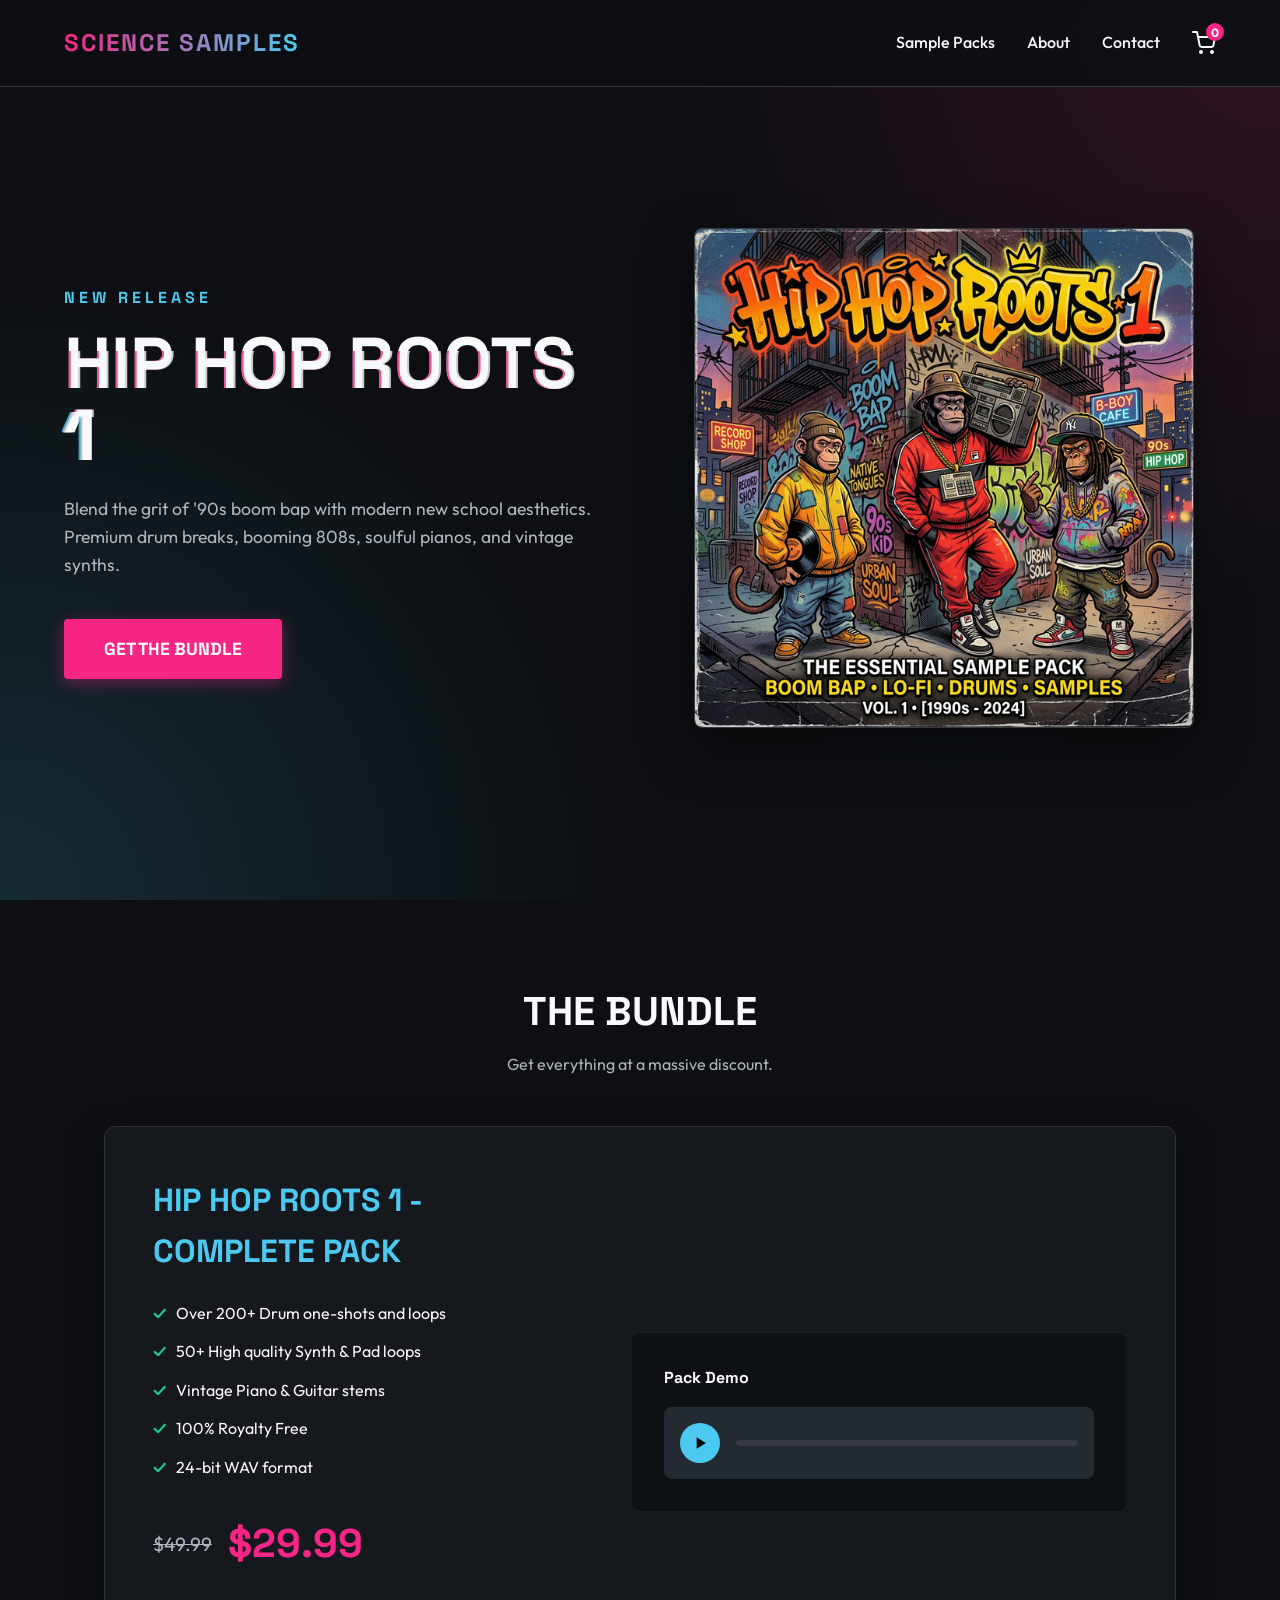
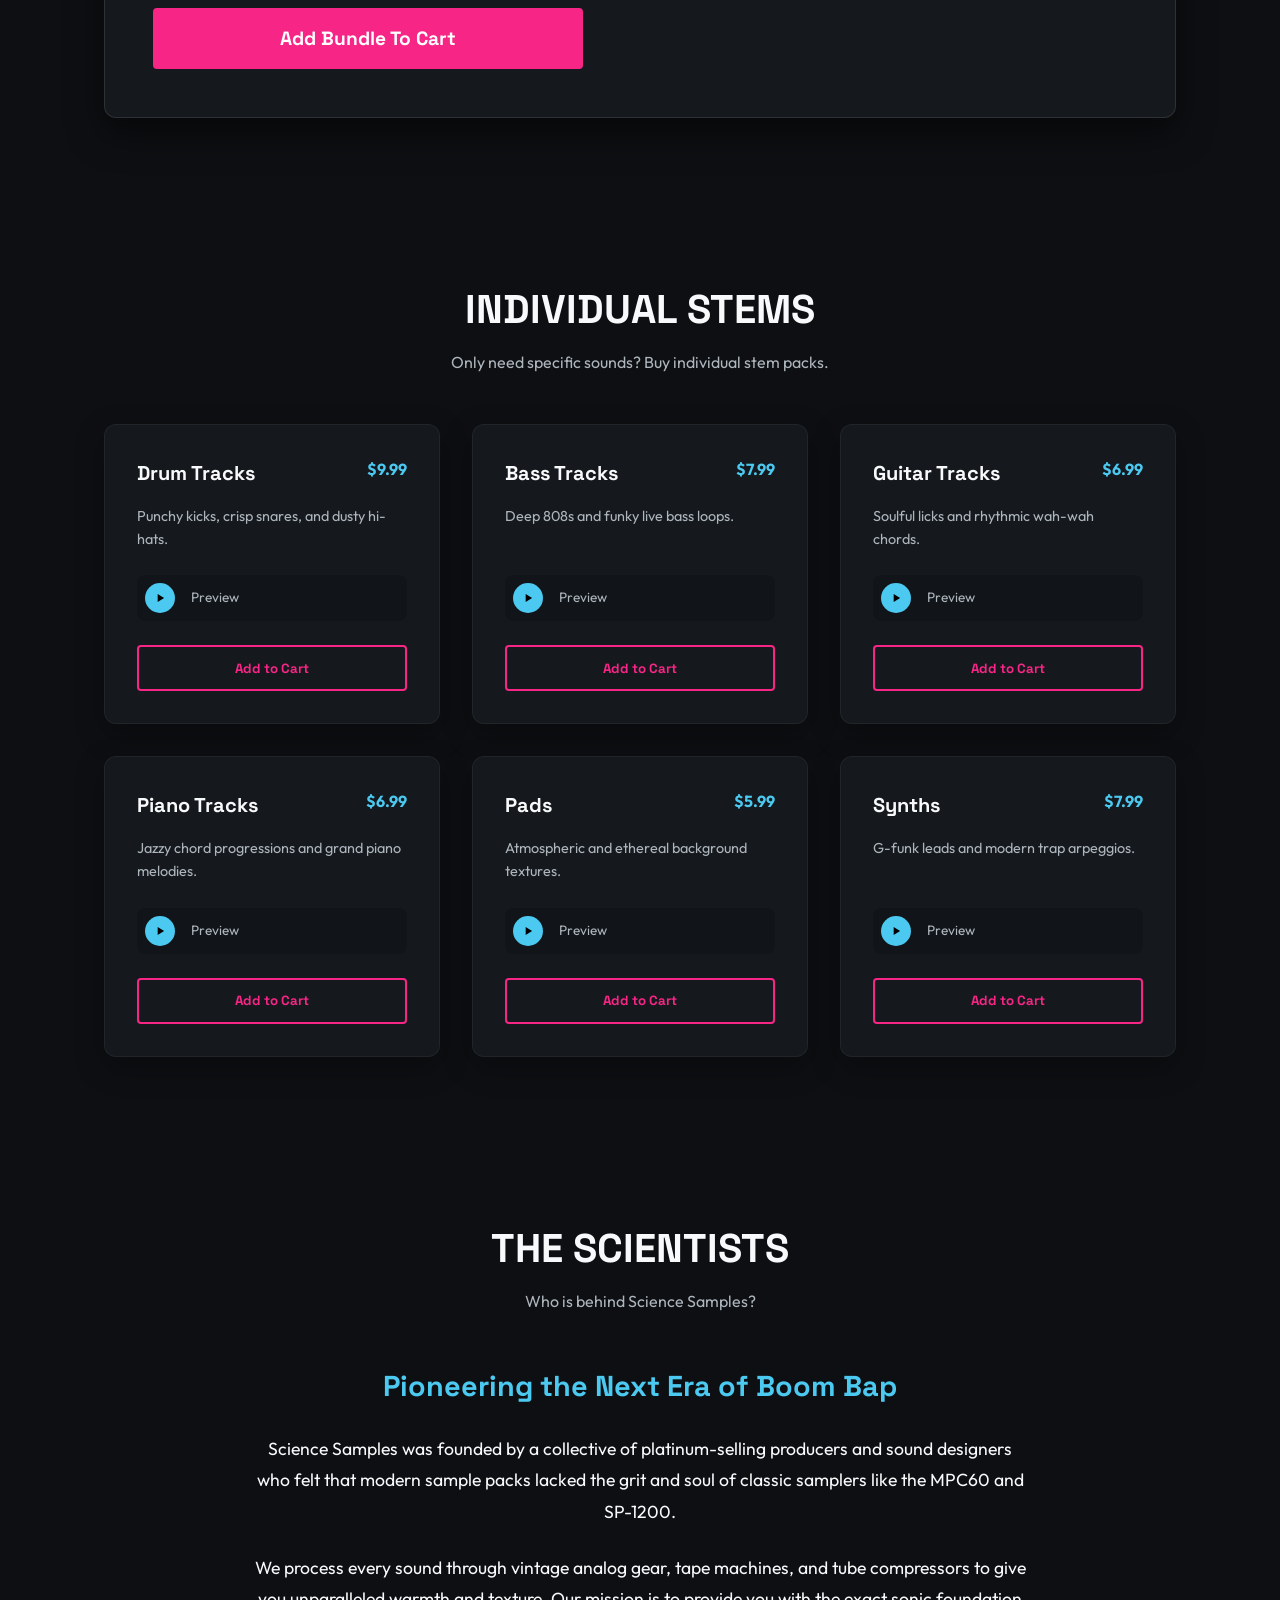
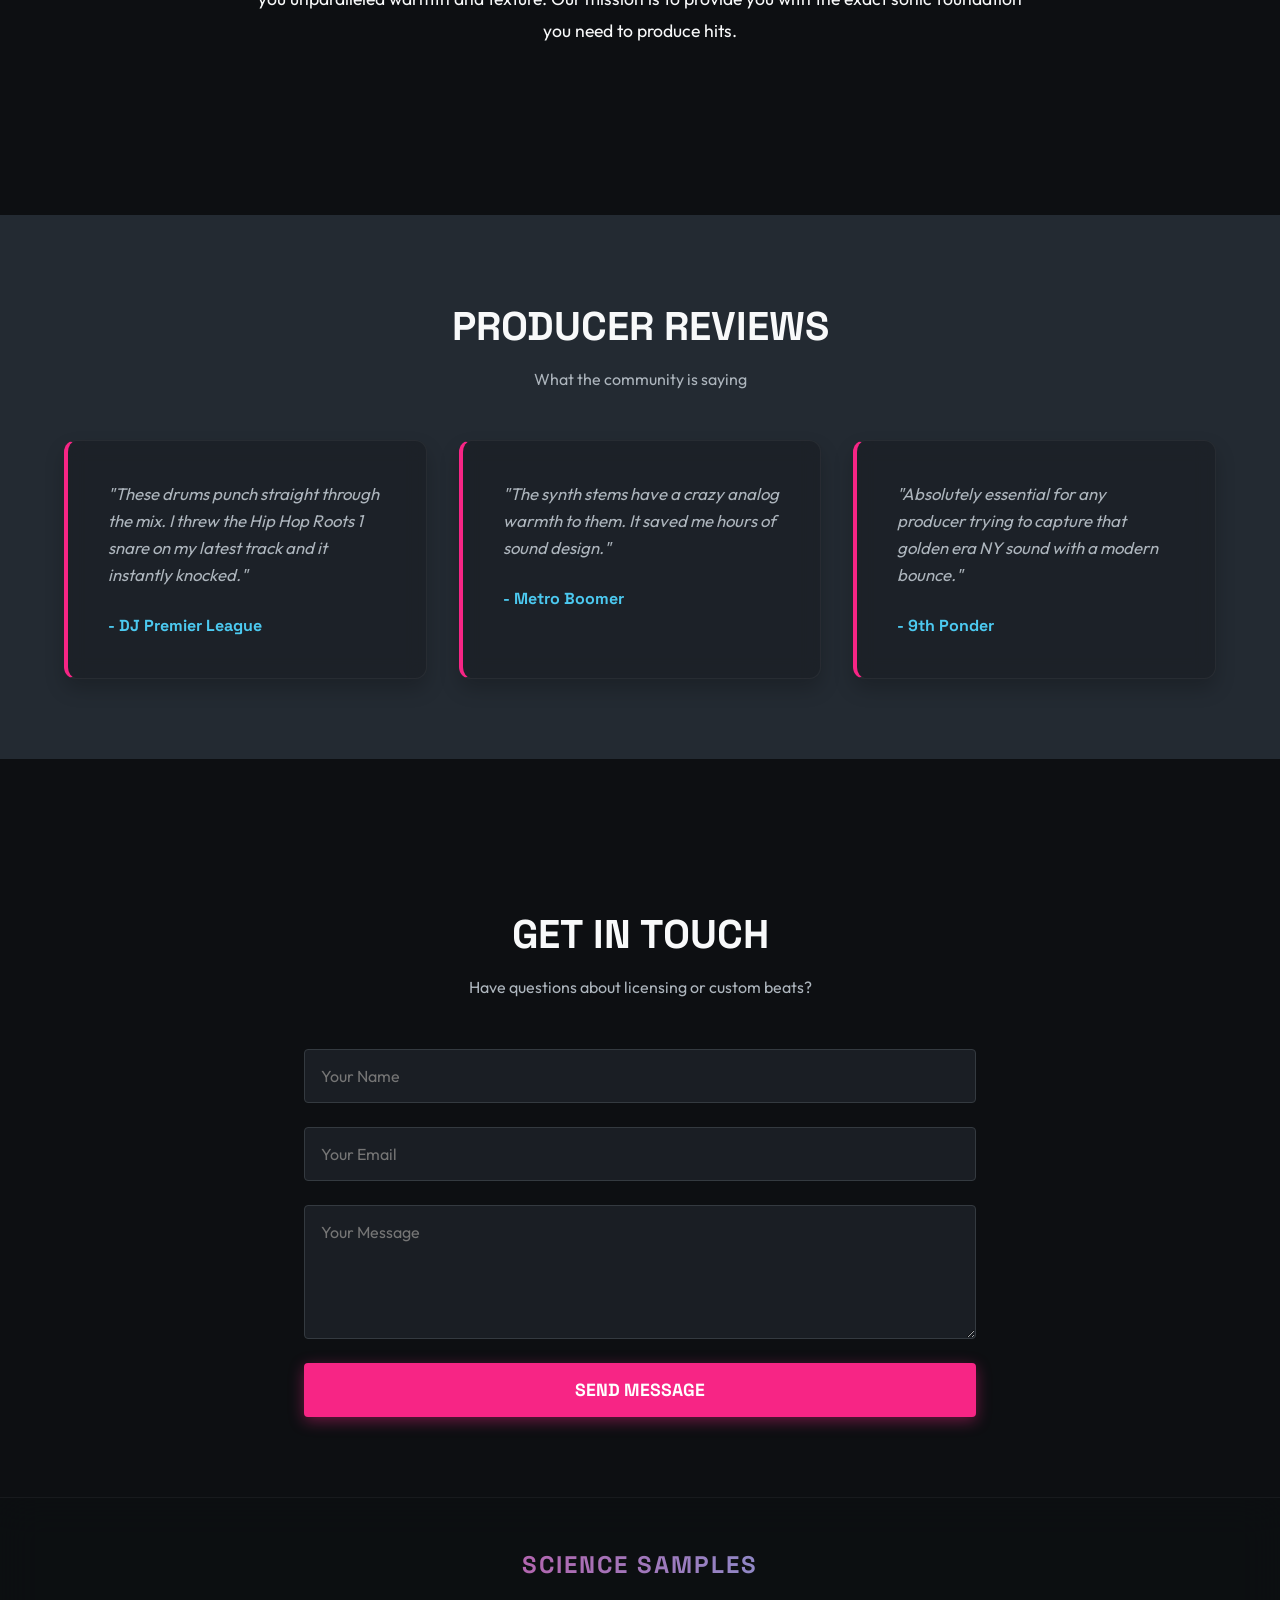
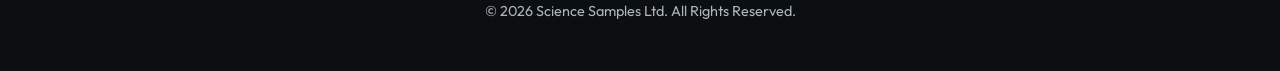
==== index.html @ b1731f4f "Initial commit: SCIENCE SAMPLES website" ====
<!DOCTYPE html>
<html lang="en">
<head>
    <meta charset="UTF-8">
    <meta name="viewport" content="width=device-width, initial-scale=1.0">
    <title>Science Samples - Hip Hop Roots 1</title>
    <meta name="description" content="Premium old school and new school hip hop sample packs. Get Hip Hop Roots 1 bundle or individual tracks.">
    <!-- Google Fonts -->
    <link rel="preconnect" href="https://fonts.googleapis.com">
    <link rel="preconnect" href="https://fonts.gstatic.com" crossorigin>
    <link href="https://fonts.googleapis.com/css2?family=Outfit:wght@300;400;600;800&family=Space+Grotesk:wght@400;700&display=swap" rel="stylesheet">
    <link rel="stylesheet" href="style.css">
</head>
<body>
    <div id="toast-container"></div>
    
    <header>
        <div class="logo">SCIENCE SAMPLES</div>
        <nav>
            <a href="#packs">Sample Packs</a>
            <a href="#about">About</a>
            <a href="#contact">Contact</a>
            <div class="cart-icon" id="cart-btn">
                <svg width="24" height="24" viewBox="0 0 24 24" fill="none" stroke="currentColor" stroke-width="2" stroke-linecap="round" stroke-linejoin="round">
                    <circle cx="9" cy="21" r="1"></circle>
                    <circle cx="20" cy="21" r="1"></circle>
                    <path d="M1 1h4l2.68 13.39a2 2 0 0 0 2 1.61h9.72a2 2 0 0 0 2-1.61L23 6H6"></path>
                </svg>
                <span id="cart-count">0</span>
            </div>
        </nav>
    </header>

    <main>
        <section class="hero">
            <div class="hero-content">
                <h1>NEW RELEASE</h1>
                <h2 class="glitch" data-text="HIP HOP ROOTS 1">HIP HOP ROOTS 1</h2>
                <p>Blend the grit of '90s boom bap with modern new school aesthetics. Premium drum breaks, booming 808s, soulful pianos, and vintage synths.</p>
                <a href="#bundle" class="cta-button primary">Get The Bundle</a>
            </div>
            <div class="hero-visual">
                <div class="cover-art-container">
                    <img src="assets/cover.png" alt="Hip Hop Roots 1 Album Cover" class="cover-art">
                    <div class="glow"></div>
                </div>
            </div>
        </section>

        <section id="bundle" class="bundle-section">
            <div class="section-header">
                <h2>THE BUNDLE</h2>
                <p>Get everything at a massive discount.</p>
            </div>
            
            <div class="bundle-card">
                <div class="bundle-info">
                    <h3>HIP HOP ROOTS 1 - COMPLETE PACK</h3>
                    <ul class="features">
                        <li>Over 200+ Drum one-shots and loops</li>
                        <li>50+ High quality Synth & Pad loops</li>
                        <li>Vintage Piano & Guitar stems</li>
                        <li>100% Royalty Free</li>
                        <li>24-bit WAV format</li>
                    </ul>
                    <div class="bundle-price">
                        <span class="original-price">$49.99</span>
                        <span class="current-price">$29.99</span>
                    </div>
                    <button class="add-to-cart-btn bundle-buy" data-id="bundle-1" data-name="Hip Hop Roots 1 - Complete Pack" data-price="29.99">
                        Add Bundle To Cart
                    </button>
                </div>
                <!-- Audio player for bundle demo -->
                <div class="bundle-demo">
                    <h4>Pack Demo</h4>
                    <div class="audio-player">
                        <button class="play-btn" data-src="assets/samples/drums.wav">
                            <svg viewBox="0 0 24 24" fill="currentColor"><path d="M8 5v14l11-7z"/></svg>
                        </button>
                        <div class="waveform">
                            <div class="progress"></div>
                        </div>
                    </div>
                </div>
            </div>
        </section>

        <section id="packs" class="stems-section">
            <div class="section-header">
                <h2>INDIVIDUAL STEMS</h2>
                <p>Only need specific sounds? Buy individual stem packs.</p>
            </div>
            
            <div class="stems-grid">
                <!-- Drum Tracks -->
                <div class="stem-card">
                    <div class="stem-header">
                        <h3>Drum Tracks</h3>
                        <span class="price">$9.99</span>
                    </div>
                    <p>Punchy kicks, crisp snares, and dusty hi-hats.</p>
                    <div class="audio-player small">
                        <button class="play-btn" data-src="assets/samples/drums.wav">
                            <svg viewBox="0 0 24 24" fill="currentColor"><path d="M8 5v14l11-7z"/></svg>
                        </button>
                        <span class="track-name">Preview</span>
                    </div>
                    <button class="add-to-cart-btn" data-id="stem-drums" data-name="Drum Tracks Pack" data-price="9.99">Add to Cart</button>
                </div>

                <!-- Bass Tracks -->
                <div class="stem-card">
                    <div class="stem-header">
                        <h3>Bass Tracks</h3>
                        <span class="price">$7.99</span>
                    </div>
                    <p>Deep 808s and funky live bass loops.</p>
                    <div class="audio-player small">
                        <button class="play-btn" data-src="assets/samples/bass.wav">
                            <svg viewBox="0 0 24 24" fill="currentColor"><path d="M8 5v14l11-7z"/></svg>
                        </button>
                        <span class="track-name">Preview</span>
                    </div>
                    <button class="add-to-cart-btn" data-id="stem-bass" data-name="Bass Tracks Pack" data-price="7.99">Add to Cart</button>
                </div>

                <!-- Guitar Tracks -->
                <div class="stem-card">
                    <div class="stem-header">
                        <h3>Guitar Tracks</h3>
                        <span class="price">$6.99</span>
                    </div>
                    <p>Soulful licks and rhythmic wah-wah chords.</p>
                    <div class="audio-player small">
                        <button class="play-btn" data-src="assets/samples/guitars.wav">
                            <svg viewBox="0 0 24 24" fill="currentColor"><path d="M8 5v14l11-7z"/></svg>
                        </button>
                        <span class="track-name">Preview</span>
                    </div>
                    <button class="add-to-cart-btn" data-id="stem-guitars" data-name="Guitar Tracks Pack" data-price="6.99">Add to Cart</button>
                </div>

                <!-- Piano Tracks -->
                <div class="stem-card">
                    <div class="stem-header">
                        <h3>Piano Tracks</h3>
                        <span class="price">$6.99</span>
                    </div>
                    <p>Jazzy chord progressions and grand piano melodies.</p>
                    <div class="audio-player small">
                        <button class="play-btn" data-src="assets/samples/piano.wav">
                            <svg viewBox="0 0 24 24" fill="currentColor"><path d="M8 5v14l11-7z"/></svg>
                        </button>
                        <span class="track-name">Preview</span>
                    </div>
                    <button class="add-to-cart-btn" data-id="stem-piano" data-name="Piano Tracks Pack" data-price="6.99">Add to Cart</button>
                </div>

                <!-- Pads -->
                <div class="stem-card">
                    <div class="stem-header">
                        <h3>Pads</h3>
                        <span class="price">$5.99</span>
                    </div>
                    <p>Atmospheric and ethereal background textures.</p>
                    <div class="audio-player small">
                        <button class="play-btn" data-src="assets/samples/pads.wav">
                            <svg viewBox="0 0 24 24" fill="currentColor"><path d="M8 5v14l11-7z"/></svg>
                        </button>
                        <span class="track-name">Preview</span>
                    </div>
                    <button class="add-to-cart-btn" data-id="stem-pads" data-name="Pads Pack" data-price="5.99">Add to Cart</button>
                </div>

                <!-- Synths -->
                <div class="stem-card">
                    <div class="stem-header">
                        <h3>Synths</h3>
                        <span class="price">$7.99</span>
                    </div>
                    <p>G-funk leads and modern trap arpeggios.</p>
                    <div class="audio-player small">
                        <button class="play-btn" data-src="assets/samples/synths.wav">
                            <svg viewBox="0 0 24 24" fill="currentColor"><path d="M8 5v14l11-7z"/></svg>
                        </button>
                        <span class="track-name">Preview</span>
                    </div>
                    <button class="add-to-cart-btn" data-id="stem-synths" data-name="Synths Pack" data-price="7.99">Add to Cart</button>
                </div>
            </div>
        </section>

        <section id="about" class="about-section">
            <div class="section-header">
                <h2>THE SCIENTISTS</h2>
                <p>Who is behind Science Samples?</p>
            </div>
            <div class="about-content">
                <div class="about-text">
                    <h3>Pioneering the Next Era of Boom Bap</h3>
                    <p>Science Samples was founded by a collective of platinum-selling producers and sound designers who felt that modern sample packs lacked the grit and soul of classic samplers like the MPC60 and SP-1200.</p>
                    <p>We process every sound through vintage analog gear, tape machines, and tube compressors to give you unparalleled warmth and texture. Our mission is to provide you with the exact sonic foundation you need to produce hits.</p>
                </div>
            </div>
        </section>

        <section id="testimonials" class="testimonials-section">
            <div class="section-header">
                <h2>PRODUCER REVIEWS</h2>
                <p>What the community is saying</p>
            </div>
            <div class="testimonials-grid">
                <div class="testimonial-card">
                    <p class="quote">"These drums punch straight through the mix. I threw the Hip Hop Roots 1 snare on my latest track and it instantly knocked."</p>
                    <div class="author">- DJ Premier League</div>
                </div>
                <div class="testimonial-card">
                    <p class="quote">"The synth stems have a crazy analog warmth to them. It saved me hours of sound design."</p>
                    <div class="author">- Metro Boomer</div>
                </div>
                <div class="testimonial-card">
                    <p class="quote">"Absolutely essential for any producer trying to capture that golden era NY sound with a modern bounce."</p>
                    <div class="author">- 9th Ponder</div>
                </div>
            </div>
        </section>

        <section id="contact" class="contact-section">
            <div class="section-header">
                <h2>GET IN TOUCH</h2>
                <p>Have questions about licensing or custom beats?</p>
            </div>
            <form class="contact-form" action="#" method="POST" onsubmit="event.preventDefault(); alert('Message sent successfully!');">
                <input type="text" placeholder="Your Name" required>
                <input type="email" placeholder="Your Email" required>
                <textarea placeholder="Your Message" rows="5" required></textarea>
                <button type="submit" class="cta-button primary">Send Message</button>
            </form>
        </section>
    </main>

    <!-- Cart Sidebar -->
    <div class="cart-sidebar" id="cart-sidebar">
        <div class="cart-header">
            <h3>Your Cart</h3>
            <button class="close-btn" id="close-cart">&times;</button>
        </div>
        <div class="cart-items" id="cart-items">
            <!-- Items injected by JS -->
        </div>
        <div class="cart-footer">
            <div class="cart-total">
                <span>Total:</span>
                <span id="cart-total-price">$0.00</span>
            </div>
            <button class="checkout-btn">Proceed to Checkout</button>
        </div>
    </div>
    <div class="overlay" id="overlay"></div>

    <footer>
        <div class="footer-content">
            <div class="logo">SCIENCE SAMPLES</div>
            <p>&copy; 2026 Science Samples Ltd. All Rights Reserved.</p>
        </div>
    </footer>

    <!-- Audio element for playing samples -->
    <audio id="global-audio-player"></audio>

    <script src="script.js"></script>
</body>
</html>
---- style.css ----
:root {
     --bg-color: #0d0f12;
     --surface-color: #1a1e24;
     --surface-hover: #232a32;
     --primary-color: #f72585;
     /* Vibrant pink/red */
     --accent-color: #4cc9f0;
     /* Neon blue */
     --text-color: #f8f9fa;
     --text-muted: #adb5bd;
     --border-color: #343a40;
     --success-color: #20c997;

     --font-heading: 'Space Grotesk', sans-serif;
     --font-body: 'Outfit', sans-serif;
 }

 * {
     margin: 0;
     padding: 0;
     box-sizing: border-box;
 }

 html {
     scroll-behavior: smooth;
 }

 body {
     background-color: var(--bg-color);
     color: var(--text-color);
     font-family: var(--font-body);
     line-height: 1.6;
     overflow-x: hidden;
 }

 /* Header & Nav */
 header {
     display: flex;
     justify-content: space-between;
     align-items: center;
     padding: 1.5rem 5%;
     background: rgba(13, 15, 18, 0.9);
     backdrop-filter: blur(10px);
     position: fixed;
     width: 100%;
     top: 0;
     z-index: 1000;
     border-bottom: 1px solid var(--border-color);
 }

 .logo {
     font-family: var(--font-heading);
     font-weight: 700;
     font-size: 1.5rem;
     letter-spacing: 2px;
     background: linear-gradient(90deg, var(--primary-color), var(--accent-color));
     -webkit-background-clip: text;
     background-clip: text;
     -webkit-text-fill-color: transparent;
 }

 nav {
     display: flex;
     align-items: center;
     gap: 2rem;
 }

 nav a {
     color: var(--text-color);
     text-decoration: none;
     font-weight: 500;
     transition: color 0.3s;
 }

 nav a:hover {
     color: var(--primary-color);
 }

 .cart-icon {
     position: relative;
     cursor: pointer;
     display: flex;
     align-items: center;
     justify-content: center;
     transition: transform 0.2s;
 }

 .cart-icon:hover {
     transform: scale(1.1);
 }

 #cart-count {
     position: absolute;
     top: -8px;
     right: -8px;
     background: var(--primary-color);
     color: white;
     font-size: 0.75rem;
     font-weight: 700;
     width: 18px;
     height: 18px;
     display: flex;
     align-items: center;
     justify-content: center;
     border-radius: 50%;
 }

 /* Hero Section */
 .hero {
     min-height: 100vh;
     display: flex;
     align-items: center;
     justify-content: center;
     padding: 6rem 5% 2rem;
     gap: 4rem;
     background: radial-gradient(circle at top right, rgba(247, 37, 133, 0.15), transparent 40%),
         radial-gradient(circle at bottom left, rgba(76, 201, 240, 0.15), transparent 40%);
 }

 .hero-content {
     flex: 1;
     max-width: 600px;
 }

 .hero-content h1 {
     font-family: var(--font-heading);
     font-size: 1rem;
     letter-spacing: 4px;
     color: var(--accent-color);
     text-transform: uppercase;
     margin-bottom: 1rem;
 }

 .hero-content h2 {
     font-family: var(--font-heading);
     font-size: 4.5rem;
     line-height: 1;
     margin-bottom: 1.5rem;
     position: relative;
     color: var(--text-color);
 }

 /* Very simple glitch effect for aesthetic */
 .glitch::before,
 .glitch::after {
     content: attr(data-text);
     position: absolute;
     top: 0;
     left: 0;
     width: 100%;
     height: 100%;
     opacity: 0.8;
 }

 .glitch::before {
     left: 2px;
     text-shadow: -2px 0 var(--primary-color);
     clip: rect(24px, 550px, 90px, 0);
     animation: glitch-anim 3s infinite linear alternate-reverse;
 }

 .glitch::after {
     left: -2px;
     text-shadow: -2px 0 var(--accent-color);
     clip: rect(85px, 550px, 140px, 0);
     animation: glitch-anim 2.5s infinite linear alternate-reverse;
 }

 @keyframes glitch-anim {
     0% {
         clip: rect(21px, 9999px, 98px, 0);
     }

     20% {
         clip: rect(64px, 9999px, 12px, 0);
     }

     40% {
         clip: rect(87px, 9999px, 83px, 0);
     }

     60% {
         clip: rect(31px, 9999px, 14px, 0);
     }

     80% {
         clip: rect(4px, 9999px, 73px, 0);
     }

     100% {
         clip: rect(110px, 9999px, 55px, 0);
     }
 }

 .hero-content p {
     font-size: 1.1rem;
     color: var(--text-muted);
     margin-bottom: 2.5rem;
 }

 .cta-button {
     display: inline-block;
     padding: 1rem 2.5rem;
     font-family: var(--font-heading);
     font-weight: 700;
     font-size: 1.1rem;
     text-transform: uppercase;
     text-decoration: none;
     border-radius: 4px;
     transition: all 0.3s;
     cursor: pointer;
     border: none;
 }

 .cta-button.primary {
     background: var(--primary-color);
     color: white;
     box-shadow: 0 4px 15px rgba(247, 37, 133, 0.4);
 }

 .cta-button.primary:hover {
     transform: translateY(-2px);
     box-shadow: 0 8px 25px rgba(247, 37, 133, 0.6);
 }

 .hero-visual {
     flex: 1;
     display: flex;
     justify-content: center;
     position: relative;
 }

 .cover-art-container {
     position: relative;
     width: 100%;
     max-width: 500px;
     aspect-ratio: 1;
     border-radius: 8px;
     perspective: 1000px;
 }

 .cover-art {
     width: 100%;
     height: 100%;
     object-fit: cover;
     border-radius: 8px;
     box-shadow: 0 20px 50px rgba(0, 0, 0, 0.5);
     transition: transform 0.5s;
     z-index: 2;
     position: relative;
     border: 1px solid var(--border-color);
 }

 .cover-art-container:hover .cover-art {
     transform: rotateY(5deg) rotateX(5deg) scale(1.02);
 }

 .glow {
     position: absolute;
     top: 50%;
     left: 50%;
     transform: translate(-50%, -50%);
     width: 110%;
     height: 110%;
     background: radial-gradient(circle, var(--accent-color) 0%, transparent 70%);
     opacity: 0.15;
     filter: blur(40px);
     z-index: 1;
     pointer-events: none;
 }

 /* Sections */
 .section-header {
     text-align: center;
     margin-bottom: 3rem;
 }

 .section-header h2 {
     font-family: var(--font-heading);
     font-size: 2.5rem;
     margin-bottom: 0.5rem;
 }

 .section-header p {
     color: var(--text-muted);
 }

 /* Bundle Section */
 .bundle-section {
     padding: 5rem 5%;
     max-width: 1200px;
     margin: 0 auto;
 }

 .bundle-card {
    background: rgba(26, 30, 36, 0.7);
    backdrop-filter: blur(15px);
    -webkit-backdrop-filter: blur(15px);
    border: 1px solid rgba(255, 255, 255, 0.1);
    border-radius: 12px;
    padding: 3rem;
    display: flex;
    gap: 3rem;
    align-items: center;
    box-shadow: 0 15px 35px rgba(0,0,0,0.5);
    transition: transform 0.3s, box-shadow 0.3s;
}

.bundle-card:hover {
    transform: translateY(-5px);
    box-shadow: 0 20px 40px rgba(247, 37, 133, 0.2);
}

 .bundle-info {
     flex: 1;
 }

 .bundle-info h3 {
     font-family: var(--font-heading);
     font-size: 2rem;
     color: var(--accent-color);
     margin-bottom: 1.5rem;
 }

 .features {
     list-style: none;
     margin-bottom: 2rem;
 }

 .features li {
     margin-bottom: 0.8rem;
     display: flex;
     align-items: center;
     gap: 10px;
 }

 .features li::before {
     content: "✓";
     color: var(--success-color);
     font-weight: bold;
 }

 .bundle-price {
     margin-bottom: 2rem;
     display: flex;
     align-items: center;
     gap: 1rem;
 }

 .original-price {
     text-decoration: line-through;
     color: var(--text-muted);
     font-size: 1.2rem;
 }

 .current-price {
     font-size: 2.5rem;
     font-weight: 800;
     color: var(--primary-color);
     font-family: var(--font-heading);
 }

 .add-to-cart-btn {
     background: transparent;
     border: 2px solid var(--primary-color);
     color: var(--primary-color);
     padding: 0.8rem 1.5rem;
     font-family: var(--font-heading);
     font-weight: 700;
     border-radius: 4px;
     cursor: pointer;
     transition: all 0.3s;
     width: 100%;
 }

 .add-to-cart-btn:hover {
     background: var(--primary-color);
     color: white;
 }

 .bundle-buy {
     background: var(--primary-color);
     color: white;
     font-size: 1.2rem;
     padding: 1rem 2rem;
 }

 .bundle-buy:hover {
     background: #e01e79;
 }

 .bundle-demo {
     flex: 1;
     background: rgba(0, 0, 0, 0.3);
     padding: 2rem;
     border-radius: 8px;
     border: 1px solid rgba(255, 255, 255, 0.05);
 }

 .bundle-demo h4 {
     margin-bottom: 1rem;
     font-family: var(--font-heading);
 }

 /* Audio Player logic */
 .audio-player {
     display: flex;
     align-items: center;
     gap: 1rem;
     background: var(--surface-hover);
     padding: 1rem;
     border-radius: 8px;
 }

 .play-btn {
     background: var(--accent-color);
     border: none;
     width: 40px;
     height: 40px;
     border-radius: 50%;
     display: flex;
     align-items: center;
     justify-content: center;
     cursor: pointer;
     color: #000;
     transition: transform 0.2s;
     flex-shrink: 0;
 }

 .play-btn:hover {
     transform: scale(1.1);
 }

 .play-btn svg {
     width: 20px;
     height: 20px;
 }

 .waveform {
     flex: 1;
     height: 6px;
     background: var(--border-color);
     border-radius: 3px;
     overflow: hidden;
     position: relative;
     cursor: pointer;
 }

 .waveform .progress {
     position: absolute;
     top: 0;
     left: 0;
     height: 100%;
     width: 0%;
     background: var(--accent-color);
     pointer-events: none;
 }

 /* Stems Section */
 .stems-section {
     padding: 5rem 5%;
     max-width: 1200px;
     margin: 0 auto;
 }

 .stems-grid {
     display: grid;
     grid-template-columns: repeat(auto-fill, minmax(300px, 1fr));
     gap: 2rem;
 }

 .stem-card {
    background: rgba(26, 30, 36, 0.7);
    backdrop-filter: blur(15px);
    -webkit-backdrop-filter: blur(15px);
    border: 1px solid rgba(255, 255, 255, 0.05);
    border-radius: 12px;
    padding: 2rem;
    transition: all 0.4s ease;
    display: flex;
    flex-direction: column;
    box-shadow: 0 10px 30px rgba(0,0,0,0.3);
}

.stem-card:hover {
    transform: translateY(-10px);
    border-color: var(--accent-color);
    box-shadow: 0 15px 35px rgba(76, 201, 240, 0.2);
}

 .stem-header {
     display: flex;
     justify-content: space-between;
     align-items: flex-start;
     margin-bottom: 1rem;
 }

 .stem-header h3 {
     font-family: var(--font-heading);
     font-size: 1.25rem;
 }

 .stem-header .price {
     font-weight: 700;
     color: var(--accent-color);
 }

 .stem-card p {
     color: var(--text-muted);
     font-size: 0.9rem;
     margin-bottom: 1.5rem;
     flex-grow: 1;
 }

 .audio-player.small {
     padding: 0.5rem;
     margin-bottom: 1.5rem;
     background: rgba(0, 0, 0, 0.2);
 }

 .audio-player.small .play-btn {
     width: 30px;
     height: 30px;
 }

 .audio-player.small .play-btn svg {
     width: 14px;
     height: 14px;
 }

 .track-name {
     font-size: 0.85rem;
     color: var(--text-muted);
 }

 /* Sidebar Cart */
 .cart-sidebar {
     position: fixed;
     top: 0;
     right: -400px;
     width: 100%;
     max-width: 400px;
     height: 100vh;
     background: var(--surface-color);
     z-index: 2000;
     display: flex;
     flex-direction: column;
     transition: right 0.3s ease-in-out;
     border-left: 1px solid var(--border-color);
 }

 .cart-sidebar.open {
     right: 0;
 }

 .overlay {
     position: fixed;
     top: 0;
     left: 0;
     width: 100%;
     height: 100vh;
     background: rgba(0, 0, 0, 0.7);
     z-index: 1500;
     opacity: 0;
     pointer-events: none;
     transition: opacity 0.3s;
 }

 .overlay.visible {
     opacity: 1;
     pointer-events: all;
 }

 .cart-header {
     padding: 1.5rem;
     border-bottom: 1px solid var(--border-color);
     display: flex;
     justify-content: space-between;
     align-items: center;
 }

 .cart-header h3 {
     font-family: var(--font-heading);
 }

 .close-btn {
     background: none;
     border: none;
     color: var(--text-color);
     font-size: 2rem;
     cursor: pointer;
     line-height: 1;
 }

 .cart-items {
     flex: 1;
     overflow-y: auto;
     padding: 1.5rem;
 }

 .cart-item {
     display: flex;
     justify-content: space-between;
     align-items: center;
     padding-bottom: 1rem;
     border-bottom: 1px solid var(--border-color);
     margin-bottom: 1rem;
 }

 .item-info h4 {
     font-size: 1rem;
     margin-bottom: 0.25rem;
 }

 .item-info .item-price {
     color: var(--accent-color);
     font-weight: 700;
 }

 .remove-btn {
     background: none;
     border: none;
     color: var(--text-muted);
     cursor: pointer;
     font-size: 0.85rem;
     text-decoration: underline;
 }

 .remove-btn:hover {
     color: var(--primary-color);
 }

 .cart-footer {
     padding: 1.5rem;
     border-top: 1px solid var(--border-color);
 }

 .cart-total {
     display: flex;
     justify-content: space-between;
     font-size: 1.25rem;
     font-weight: 700;
     margin-bottom: 1.5rem;
 }

 .checkout-btn {
     width: 100%;
     padding: 1rem;
     background: var(--primary-color);
     color: white;
     border: none;
     border-radius: 4px;
     font-family: var(--font-heading);
     font-weight: 700;
     font-size: 1.1rem;
     cursor: pointer;
     transition: background 0.3s;
 }

 .checkout-btn:hover {
     background: #e01e79;
 }

 .empty-cart-msg {
     text-align: center;
     color: var(--text-muted);
     margin-top: 2rem;
 }

 /* Toast */
 #toast-container {
     position: fixed;
     bottom: 20px;
     right: 20px;
     z-index: 3000;
     display: flex;
     flex-direction: column;
     gap: 10px;
 }

 .toast {
     background: var(--success-color);
     color: #fff;
     padding: 12px 20px;
     border-radius: 4px;
     box-shadow: 0 4px 10px rgba(0, 0, 0, 0.3);
     font-weight: 600;
     animation: slideIn 0.3s ease-out forwards;
 }

 @keyframes slideIn {
     from {
         transform: translateX(100%);
         opacity: 0;
     }

     to {
         transform: translateX(0);
         opacity: 1;
     }
 }

 /* Footer */
footer {
    border-top: 1px solid rgba(255,255,255,0.05);
    padding: 3rem 5%;
    text-align: center;
    background: rgba(13, 15, 18, 0.8);
    backdrop-filter: blur(20px);
    -webkit-backdrop-filter: blur(20px);
}

 footer .logo {
     margin-bottom: 1rem;
     display: block;
 }

 footer p {
     color: var(--text-muted);
     font-size: 0.9rem;
 }

 /* About Section */
 .about-section {
     padding: 5rem 5%;
     max-width: 900px;
     margin: 0 auto;
     text-align: center;
 }

 .about-text h3 {
     font-family: var(--font-heading);
     color: var(--accent-color);
     margin-bottom: 1.5rem;
     font-size: 1.8rem;
 }

 .about-text p {
     color: var(--text-color);
     margin-bottom: 1.5rem;
     font-size: 1.1rem;
     line-height: 1.8;
 }

 /* Testimonials Section */
 .testimonials-section {
     padding: 5rem 5%;
     background: var(--surface-hover);
     margin: 4rem 0;
 }

 .testimonials-grid {
     display: grid;
     grid-template-columns: repeat(auto-fit, minmax(300px, 1fr));
     gap: 2rem;
     max-width: 1200px;
     margin: 0 auto;
 }

 .testimonial-card {
    background: rgba(26, 30, 36, 0.7);
    backdrop-filter: blur(10px);
    -webkit-backdrop-filter: blur(10px);
    padding: 2.5rem;
    border-radius: 12px;
    border: 1px solid rgba(255, 255, 255, 0.05);
    border-left: 4px solid var(--primary-color);
    box-shadow: 0 10px 20px rgba(0,0,0,0.2);
    transition: transform 0.3s;
}

.testimonial-card:hover {
    transform: scale(1.03);
}

 .testimonial-card .quote {
     font-style: italic;
     color: var(--text-muted);
     margin-bottom: 1.5rem;
     font-size: 1.05rem;
 }

 .testimonial-card .author {
     font-weight: 700;
     color: var(--accent-color);
     font-family: var(--font-heading);
 }

 /* Contact Section */
 .contact-section {
     padding: 5rem 5%;
     max-width: 800px;
     margin: 0 auto;
     text-align: center;
 }

 .contact-form {
     display: flex;
     flex-direction: column;
     gap: 1.5rem;
     margin-top: 2rem;
 }

 .contact-form input,
 .contact-form textarea {
     width: 100%;
     padding: 1rem;
     background: var(--surface-color);
     border: 1px solid var(--border-color);
     border-radius: 4px;
     color: var(--text-color);
     font-family: var(--font-body);
     font-size: 1rem;
 }

 .contact-form input:focus,
 .contact-form textarea:focus {
     outline: none;
     border-color: var(--primary-color);
 }

 /* Responsive adjustments */
@media (max-width: 1024px) {
    .bundle-card {
        padding: 2rem;
        gap: 2rem;
    }
}

@media (max-width: 768px) {
    header {
        padding: 1rem 5%;
    }
    
    nav {
        gap: 1rem;
    }
    
    .hero {
        flex-direction: column;
        text-align: center;
        padding-top: 8rem;
    }
    
    .hero-content h2 {
        font-size: 3rem;
    }
    
    .bundle-card {
        flex-direction: column;
    }
    
    .bundle-demo {
        width: 100%;
    }
    
    .section-header h2 {
        font-size: 2rem;
    }
    
    .stems-grid {
        grid-template-columns: 1fr;
    }
}

@media (max-width: 480px) {
    .logo {
        font-size: 1.2rem;
    }
    
    .hero-content h2 {
        font-size: 2.2rem;
    }
    
    .bundle-price .current-price {
        font-size: 2rem;
    }
    
    .cta-button {
        padding: 0.8rem 1.5rem;
        font-size: 1rem;
    }
}
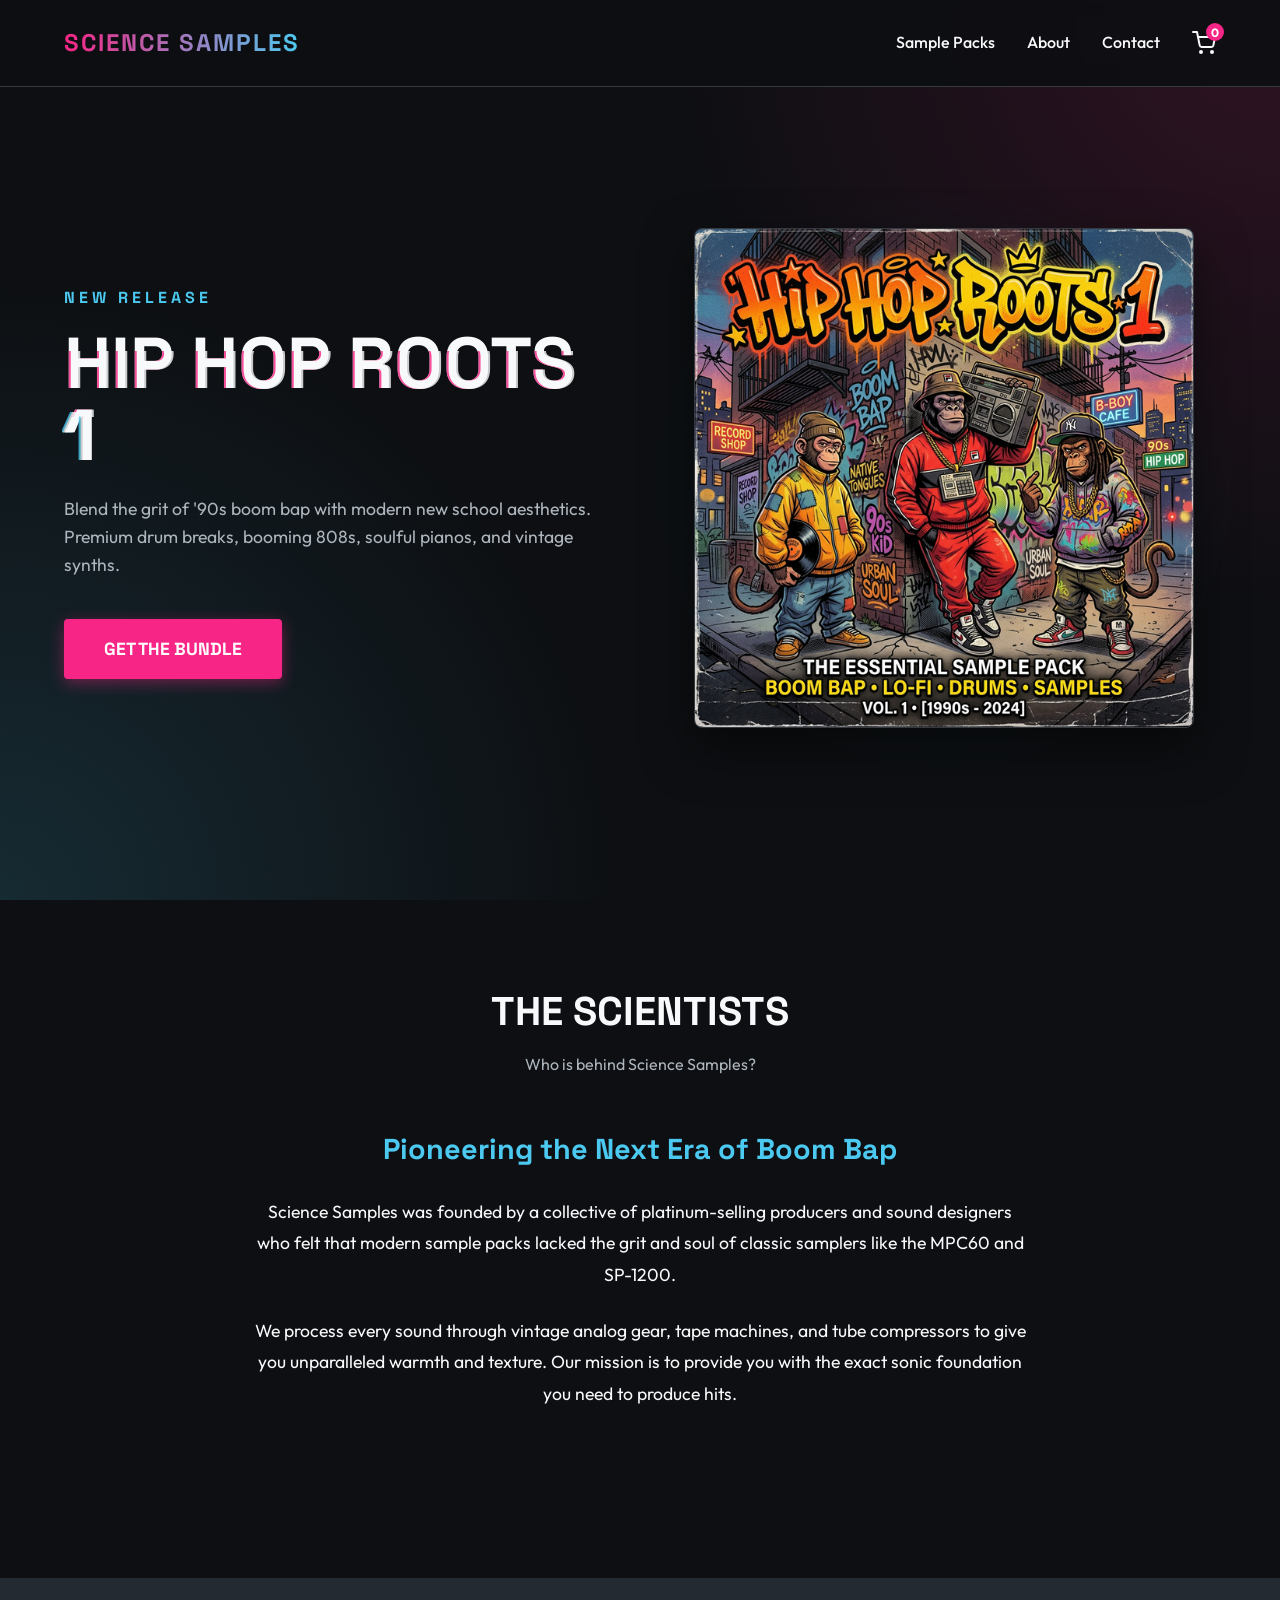
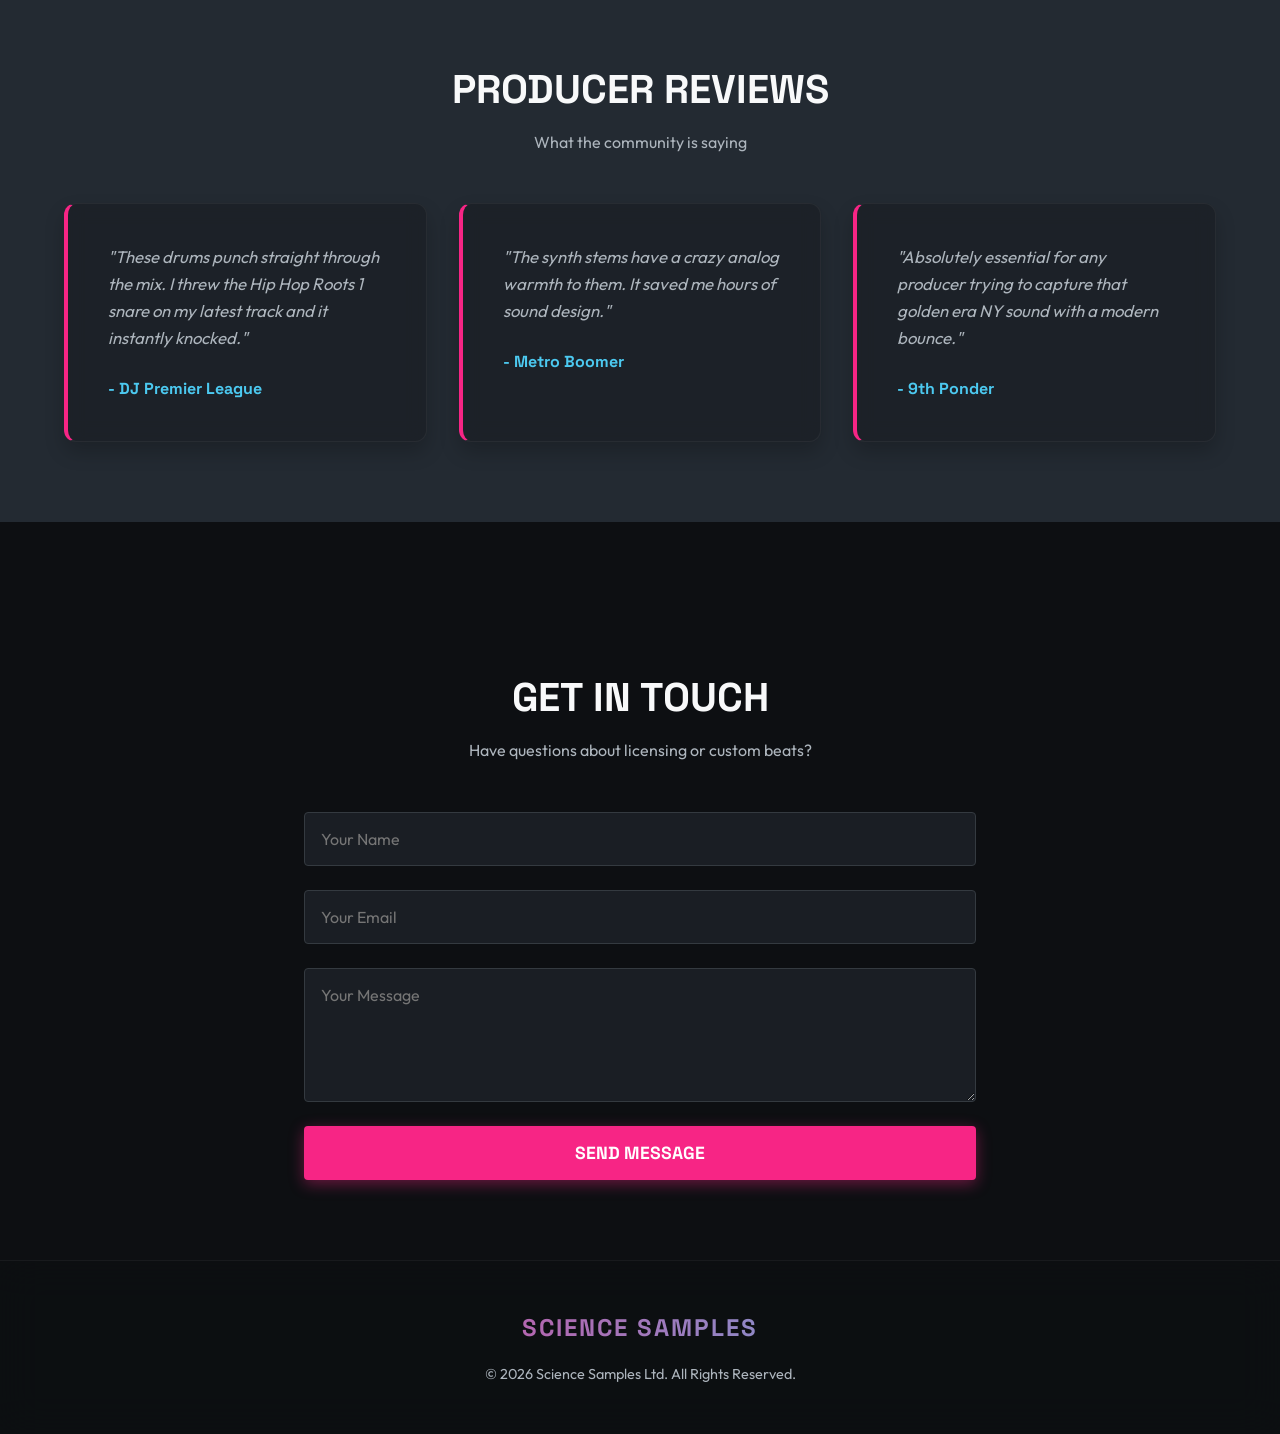
==== commit f2c69750: "feat: restructure into multi-page site and add cart persistence" ====
--- a/index.html
+++ b/index.html
@@ -17,7 +17,7 @@
     <header>
         <div class="logo">SCIENCE SAMPLES</div>
         <nav>
-            <a href="#packs">Sample Packs</a>
+            <a href="packs.html">Sample Packs</a>
             <a href="#about">About</a>
             <a href="#contact">Contact</a>
             <div class="cart-icon" id="cart-btn">
@@ -37,159 +37,17 @@
                 <h1>NEW RELEASE</h1>
                 <h2 class="glitch" data-text="HIP HOP ROOTS 1">HIP HOP ROOTS 1</h2>
                 <p>Blend the grit of '90s boom bap with modern new school aesthetics. Premium drum breaks, booming 808s, soulful pianos, and vintage synths.</p>
-                <a href="#bundle" class="cta-button primary">Get The Bundle</a>
+                <a href="hip-hop-roots-1.html" class="cta-button primary">Get The Bundle</a>
             </div>
             <div class="hero-visual">
-                <div class="cover-art-container">
+                <a href="hip-hop-roots-1.html" class="cover-art-container" style="display: block; cursor: pointer;">
                     <img src="assets/cover.png" alt="Hip Hop Roots 1 Album Cover" class="cover-art">
                     <div class="glow"></div>
-                </div>
+                </a>
             </div>
         </section>
 
-        <section id="bundle" class="bundle-section">
-            <div class="section-header">
-                <h2>THE BUNDLE</h2>
-                <p>Get everything at a massive discount.</p>
-            </div>
-            
-            <div class="bundle-card">
-                <div class="bundle-info">
-                    <h3>HIP HOP ROOTS 1 - COMPLETE PACK</h3>
-                    <ul class="features">
-                        <li>Over 200+ Drum one-shots and loops</li>
-                        <li>50+ High quality Synth & Pad loops</li>
-                        <li>Vintage Piano & Guitar stems</li>
-                        <li>100% Royalty Free</li>
-                        <li>24-bit WAV format</li>
-                    </ul>
-                    <div class="bundle-price">
-                        <span class="original-price">$49.99</span>
-                        <span class="current-price">$29.99</span>
-                    </div>
-                    <button class="add-to-cart-btn bundle-buy" data-id="bundle-1" data-name="Hip Hop Roots 1 - Complete Pack" data-price="29.99">
-                        Add Bundle To Cart
-                    </button>
-                </div>
-                <!-- Audio player for bundle demo -->
-                <div class="bundle-demo">
-                    <h4>Pack Demo</h4>
-                    <div class="audio-player">
-                        <button class="play-btn" data-src="assets/samples/drums.wav">
-                            <svg viewBox="0 0 24 24" fill="currentColor"><path d="M8 5v14l11-7z"/></svg>
-                        </button>
-                        <div class="waveform">
-                            <div class="progress"></div>
-                        </div>
-                    </div>
-                </div>
-            </div>
-        </section>
 
-        <section id="packs" class="stems-section">
-            <div class="section-header">
-                <h2>INDIVIDUAL STEMS</h2>
-                <p>Only need specific sounds? Buy individual stem packs.</p>
-            </div>
-            
-            <div class="stems-grid">
-                <!-- Drum Tracks -->
-                <div class="stem-card">
-                    <div class="stem-header">
-                        <h3>Drum Tracks</h3>
-                        <span class="price">$9.99</span>
-                    </div>
-                    <p>Punchy kicks, crisp snares, and dusty hi-hats.</p>
-                    <div class="audio-player small">
-                        <button class="play-btn" data-src="assets/samples/drums.wav">
-                            <svg viewBox="0 0 24 24" fill="currentColor"><path d="M8 5v14l11-7z"/></svg>
-                        </button>
-                        <span class="track-name">Preview</span>
-                    </div>
-                    <button class="add-to-cart-btn" data-id="stem-drums" data-name="Drum Tracks Pack" data-price="9.99">Add to Cart</button>
-                </div>
-
-                <!-- Bass Tracks -->
-                <div class="stem-card">
-                    <div class="stem-header">
-                        <h3>Bass Tracks</h3>
-                        <span class="price">$7.99</span>
-                    </div>
-                    <p>Deep 808s and funky live bass loops.</p>
-                    <div class="audio-player small">
-                        <button class="play-btn" data-src="assets/samples/bass.wav">
-                            <svg viewBox="0 0 24 24" fill="currentColor"><path d="M8 5v14l11-7z"/></svg>
-                        </button>
-                        <span class="track-name">Preview</span>
-                    </div>
-                    <button class="add-to-cart-btn" data-id="stem-bass" data-name="Bass Tracks Pack" data-price="7.99">Add to Cart</button>
-                </div>
-
-                <!-- Guitar Tracks -->
-                <div class="stem-card">
-                    <div class="stem-header">
-                        <h3>Guitar Tracks</h3>
-                        <span class="price">$6.99</span>
-                    </div>
-                    <p>Soulful licks and rhythmic wah-wah chords.</p>
-                    <div class="audio-player small">
-                        <button class="play-btn" data-src="assets/samples/guitars.wav">
-                            <svg viewBox="0 0 24 24" fill="currentColor"><path d="M8 5v14l11-7z"/></svg>
-                        </button>
-                        <span class="track-name">Preview</span>
-                    </div>
-                    <button class="add-to-cart-btn" data-id="stem-guitars" data-name="Guitar Tracks Pack" data-price="6.99">Add to Cart</button>
-                </div>
-
-                <!-- Piano Tracks -->
-                <div class="stem-card">
-                    <div class="stem-header">
-                        <h3>Piano Tracks</h3>
-                        <span class="price">$6.99</span>
-                    </div>
-                    <p>Jazzy chord progressions and grand piano melodies.</p>
-                    <div class="audio-player small">
-                        <button class="play-btn" data-src="assets/samples/piano.wav">
-                            <svg viewBox="0 0 24 24" fill="currentColor"><path d="M8 5v14l11-7z"/></svg>
-                        </button>
-                        <span class="track-name">Preview</span>
-                    </div>
-                    <button class="add-to-cart-btn" data-id="stem-piano" data-name="Piano Tracks Pack" data-price="6.99">Add to Cart</button>
-                </div>
-
-                <!-- Pads -->
-                <div class="stem-card">
-                    <div class="stem-header">
-                        <h3>Pads</h3>
-                        <span class="price">$5.99</span>
-                    </div>
-                    <p>Atmospheric and ethereal background textures.</p>
-                    <div class="audio-player small">
-                        <button class="play-btn" data-src="assets/samples/pads.wav">
-                            <svg viewBox="0 0 24 24" fill="currentColor"><path d="M8 5v14l11-7z"/></svg>
-                        </button>
-                        <span class="track-name">Preview</span>
-                    </div>
-                    <button class="add-to-cart-btn" data-id="stem-pads" data-name="Pads Pack" data-price="5.99">Add to Cart</button>
-                </div>
-
-                <!-- Synths -->
-                <div class="stem-card">
-                    <div class="stem-header">
-                        <h3>Synths</h3>
-                        <span class="price">$7.99</span>
-                    </div>
-                    <p>G-funk leads and modern trap arpeggios.</p>
-                    <div class="audio-player small">
-                        <button class="play-btn" data-src="assets/samples/synths.wav">
-                            <svg viewBox="0 0 24 24" fill="currentColor"><path d="M8 5v14l11-7z"/></svg>
-                        </button>
-                        <span class="track-name">Preview</span>
-                    </div>
-                    <button class="add-to-cart-btn" data-id="stem-synths" data-name="Synths Pack" data-price="7.99">Add to Cart</button>
-                </div>
-            </div>
-        </section>
 
         <section id="about" class="about-section">
             <div class="section-header">
